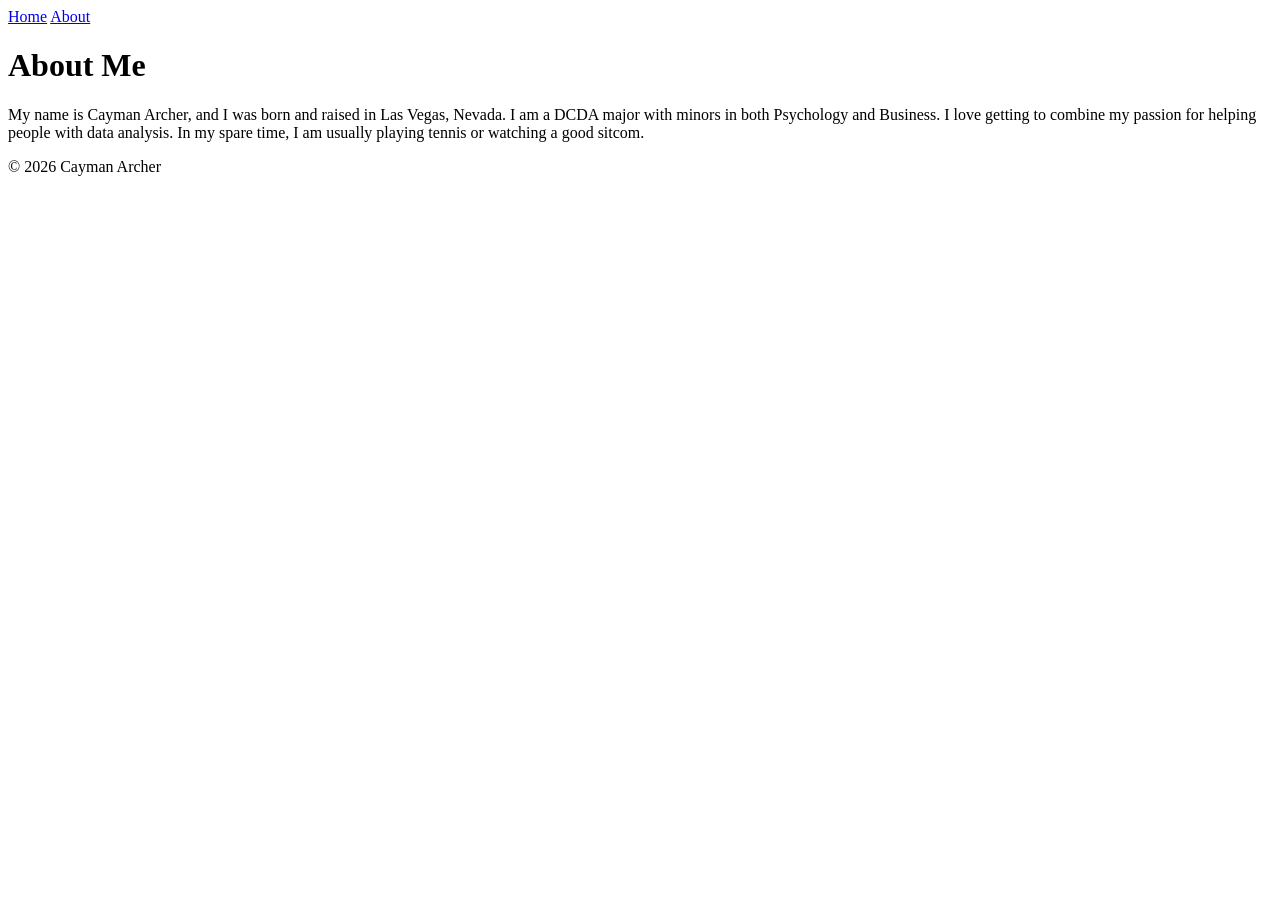
==== about.html @ 55677138 "Update index.html made a small change to footer and added about me" ====
<!DOCTYPE html>
<html lang="en">
<head>
    <meta charset="UTF-8">
    <meta name="viewport" content="width=device-width, initial-scale=1.0">
    <title>About Me</title>
</head>
<body>
    <nav>
        <a href="index.html">Home</a>
        <a href="about.html">About</a>
    </nav>

    <h1>About Me</h1>
<header>
   

 </header>   

 <main>
    <section>
        <p>My name is Cayman Archer, and I was born and raised in Las Vegas, Nevada. I am a DCDA major with minors in both Psychology and Business. I love getting to combine my passion for helping people with data analysis. In my spare time, I am usually playing tennis or watching a good sitcom.</p> 
    </section>

 </main>

 <footer>
    <p>&copy; 2026 Cayman Archer</p>
 </footer>

</body>
</html>
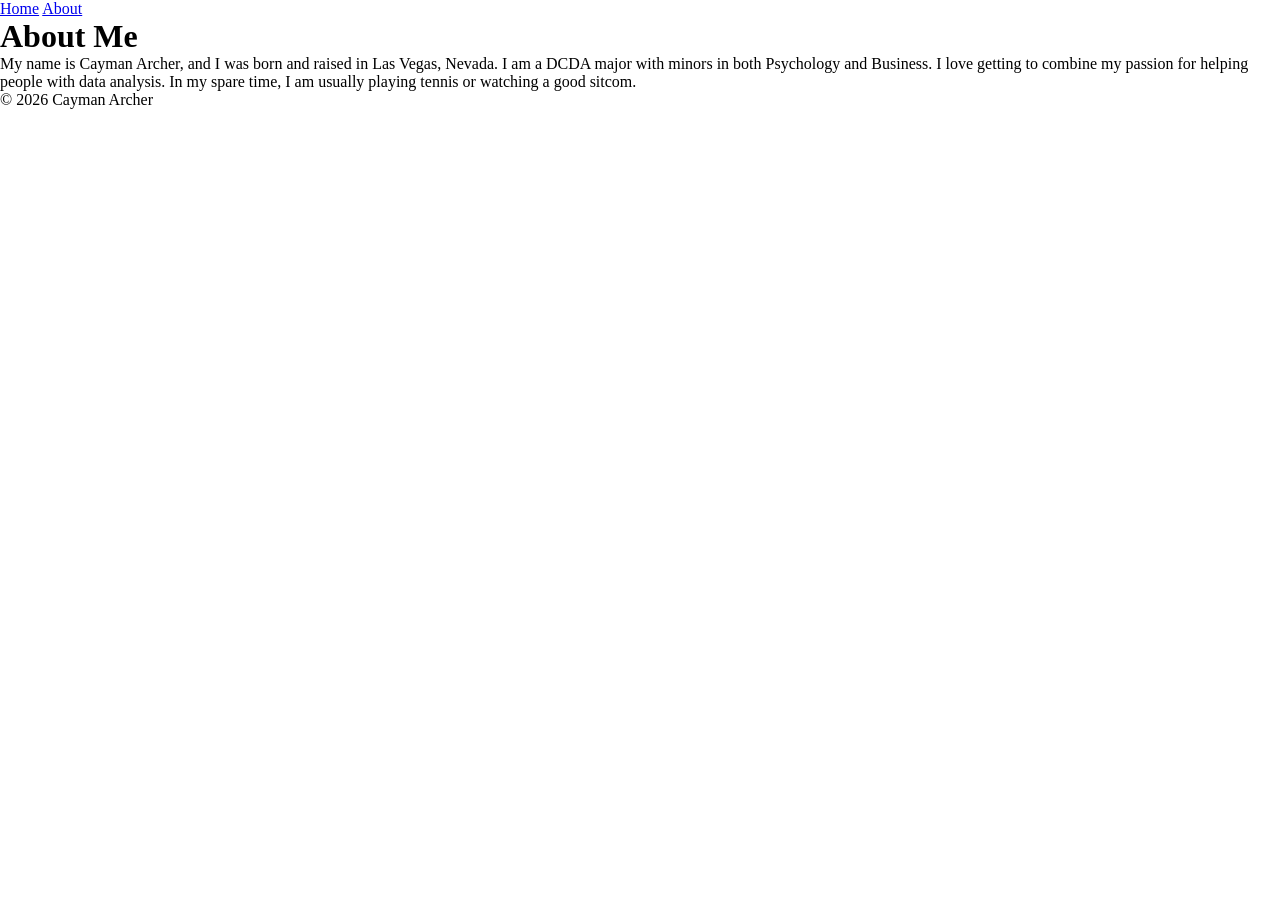
==== commit bd668916: "lab 5" ====
--- a/about.html
+++ b/about.html
@@ -4,6 +4,7 @@
     <meta charset="UTF-8">
     <meta name="viewport" content="width=device-width, initial-scale=1.0">
     <title>About Me</title>
+    <link rel="stylesheet" href="css/styles.css">
 </head>
 <body>
     <nav>
--- a/css/styles.css
+++ b/css/styles.css
@@ -0,0 +1,52 @@
+/* ==========================
+   1. RESET
+   ========================== */
+
+*,
+*::before,
+*::after {
+    box-sizing: border-box;
+    margin: 0;
+    padding: 0;
+}
+
+img {
+    max-width: 100%;
+    height: auto;
+    display: block;
+}
+
+/* ==========================
+   2. DESIGN TOKENS
+   ========================== */
+   :root {
+    /* Color */
+    --color-bg: #fafafa;
+    --color-surface: #ffffff;
+    --color-text: #1f2937;
+    --color-muted: #6b7280;
+    --color-accent: #0369a1;
+    /* Spacing — a modular scale */
+    --space-sm: 0.5rem;
+    --space-md: 1rem;
+    --space-lg: 1.5rem;
+    --space-xl: 2rem;
+    /* Typography */
+    --text-base: 1rem;
+    --text-h3: 1.25rem;
+    --text-h2: 1.5rem;
+    --text-h1: 2.25rem;
+    --leading-body: 1.6;
+    --leading-heading: 1.2;
+    /* Layout */
+    --page-width: 64rem;
+    --reading-width: 70ch;
+}
+
+/* ==========================
+   3. BASE ELEMENT STYLES
+   ========================== */
+
+/* ==========================
+   4. LAYOUT
+   ========================== */
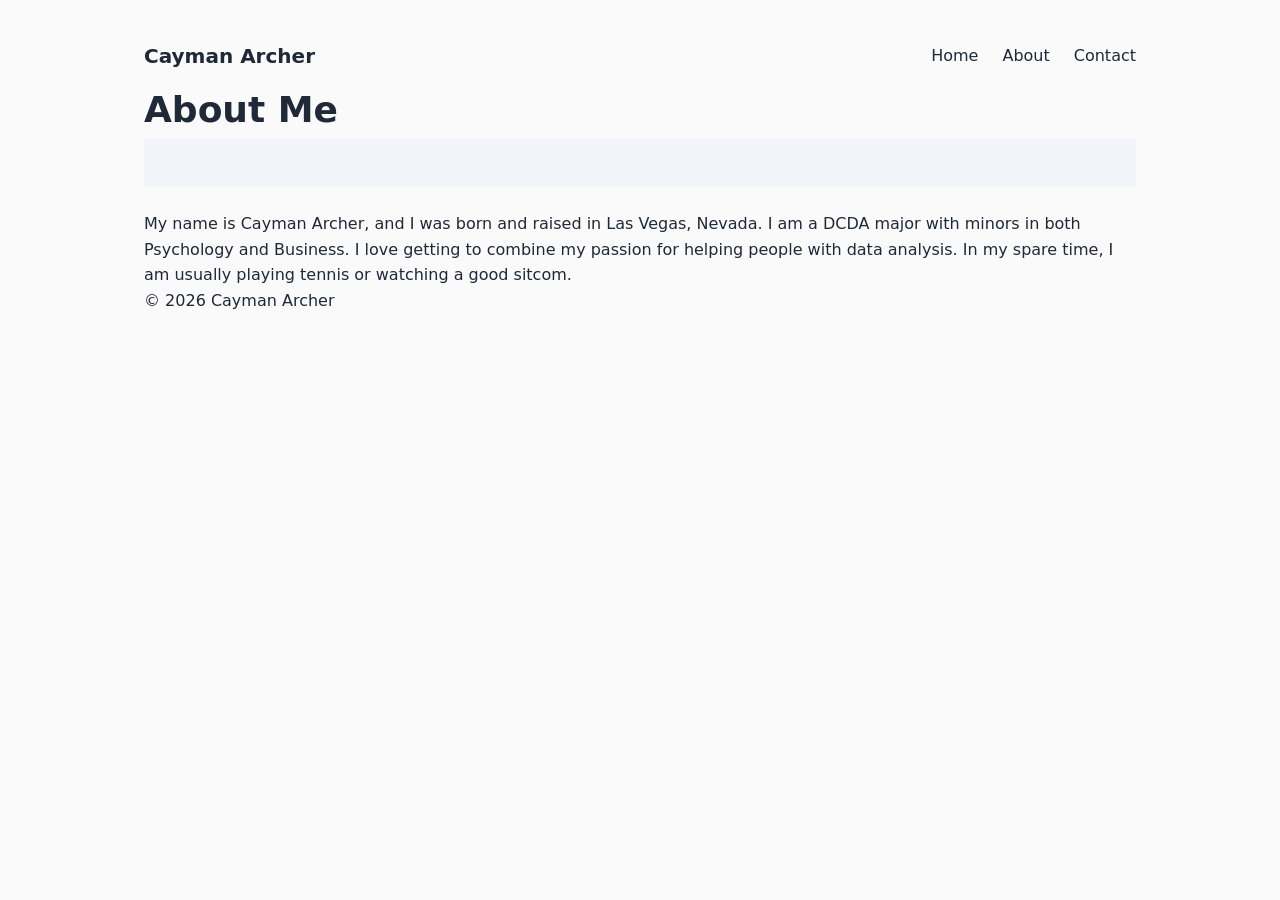
==== commit 99fb00e6: "lab 7" ====
--- a/about.html
+++ b/about.html
@@ -7,9 +7,13 @@
     <link rel="stylesheet" href="css/styles.css">
 </head>
 <body>
-    <nav>
-        <a href="index.html">Home</a>
-        <a href="about.html">About</a>
+     <nav class="nav-container">
+        <a href="index.html" class="logo">Cayman Archer</a>
+        <div class="nav-links">
+            <a href="index.html">Home</a>
+            <a href="about.html">About</a>
+            <a href="index.html#contact">Contact</a>
+        </div>
     </nav>
 
     <h1>About Me</h1>
@@ -23,6 +27,8 @@
         <p>My name is Cayman Archer, and I was born and raised in Las Vegas, Nevada. I am a DCDA major with minors in both Psychology and Business. I love getting to combine my passion for helping people with data analysis. In my spare time, I am usually playing tennis or watching a good sitcom.</p> 
     </section>
 
+</section>
+
  </main>
 
  <footer>
--- a/css/styles.css
+++ b/css/styles.css
@@ -22,15 +22,16 @@
    :root {
     /* Color */
     --color-bg: #fafafa;
-    --color-surface: #ffffff;
     --color-text: #1f2937;
-    --color-muted: #6b7280;
     --color-accent: #0369a1;
+    --color-surface-alt: #f1f5f9;
+    --color-border: #e5e7eb;
+    --shadow-sm: 0 2px 4px rgba(0, 0, 0, 0.1);
     /* Spacing — a modular scale */
     --space-sm: 0.5rem;
     --space-md: 1rem;
     --space-lg: 1.5rem;
-    --space-xl: 2rem;
+    --radius-md: 8px;
     /* Typography */
     --text-base: 1rem;
     --text-h3: 1.25rem;
@@ -38,15 +39,120 @@
     --text-h1: 2.25rem;
     --leading-body: 1.6;
     --leading-heading: 1.2;
+    --font-stack: system-ui, 'Segoe UI', Tahoma, sans-serif;
     /* Layout */
     --page-width: 64rem;
-    --reading-width: 70ch;
 }
 
 /* ==========================
    3. BASE ELEMENT STYLES
    ========================== */
+   body {
+    background-color: var(--color-bg);
+    color: var(--color-text);
+    font-size: var(--text-base);
+    line-height: var(--leading-body);
+    font-family: var(--font-stack);
+    /* ...existing Lab 05 declarations... */
+}
+
+h1 { font-size: var(--text-h1); line-height: var(--leading-heading); }
+h2 { font-size: var(--text-h2); line-height: var(--leading-heading); }
+h3 { font-size: var(--text-h3); line-height: var(--leading-heading); }
+
+h1, h2, h3 { margin-bottom: var(--space-sm); }
+p { margin-bottom: var(--space-md); }
+p:last-child { margin-bottom: 0; }
+
+a { color: var(--color-accent); }
 
 /* ==========================
    4. LAYOUT
-   ========================== */+   ========================== */
+   body {
+    max-width: var(--page-width);
+    margin: 0 auto;
+    padding: var(--space-lg) var(--space-md);
+}
+    header {
+        display: flex;
+        align-items: center;
+        gap: var(--space-lg);
+        padding: var(--space-lg);
+        background-color: var(--color-surface-alt);
+        margin-bottom: var(--space-lg);
+        flex-wrap: wrap;
+    }
+    .header-text { flex: 1; min-width: 16rem; }
+.header-pic {
+    flex: 1;
+    background-color: var(--color-surface);
+    min-height: 18rem;
+    border-radius: var(--radius-md);
+    display: flex;
+    align-items: center;
+    justify-content: center;
+    color: var(--color-muted);
+    min-width: 16rem;
+}
+nav {
+    padding: var(--space-md) 0;
+}
+nav a {
+    color: var(--color-text);
+    text-decoration: none;
+}
+nav a:hover { color: var(--color-accent); }
+
+.nav-container {
+    display: flex;
+    justify-content: space-between;
+    align-items: center;
+    flex-wrap: wrap;
+    gap: var(--space-md);
+}
+.nav-links { display: flex; gap: var(--space-lg); }
+.logo {
+    font-size: var(--text-h3);
+    font-weight: bold;
+    color: var(--color-text);
+    text-decoration: none;
+}
+
+section { margin-bottom: var(--space-xl); }
+.skills-grid {
+    list-style: none;
+    display: flex;
+    flex-wrap: wrap;
+    gap: var(--space-md);
+}
+.skill-card {
+    flex: 1;
+    min-width: 12rem;
+    padding: var(--space-md);
+    background-color: var(--color-surface-alt);
+    border-radius: var(--radius-md);
+}
+.about {
+    display: flex;
+    flex-wrap: wrap;
+    align-items: center;
+    gap: var(--space-lg);
+}
+.about-image { flex: 1; min-width: 16rem; }
+.about-image img { width: 100%; border-radius: var(--radius-md); }
+.about-text { flex: 2; min-width: 16rem; max-width: var(--reading-width); }
+
+.project-list {
+    list-style: none;
+    display: flex;
+    flex-direction: column;
+    gap: var(--space-lg);
+}
+.project-card {
+    padding: var(--space-lg);
+    background-color: var(--color-surface);
+    border: 1px solid var(--color-border);
+    border-radius: var(--radius-md);
+    box-shadow: var(--shadow-sm);
+}
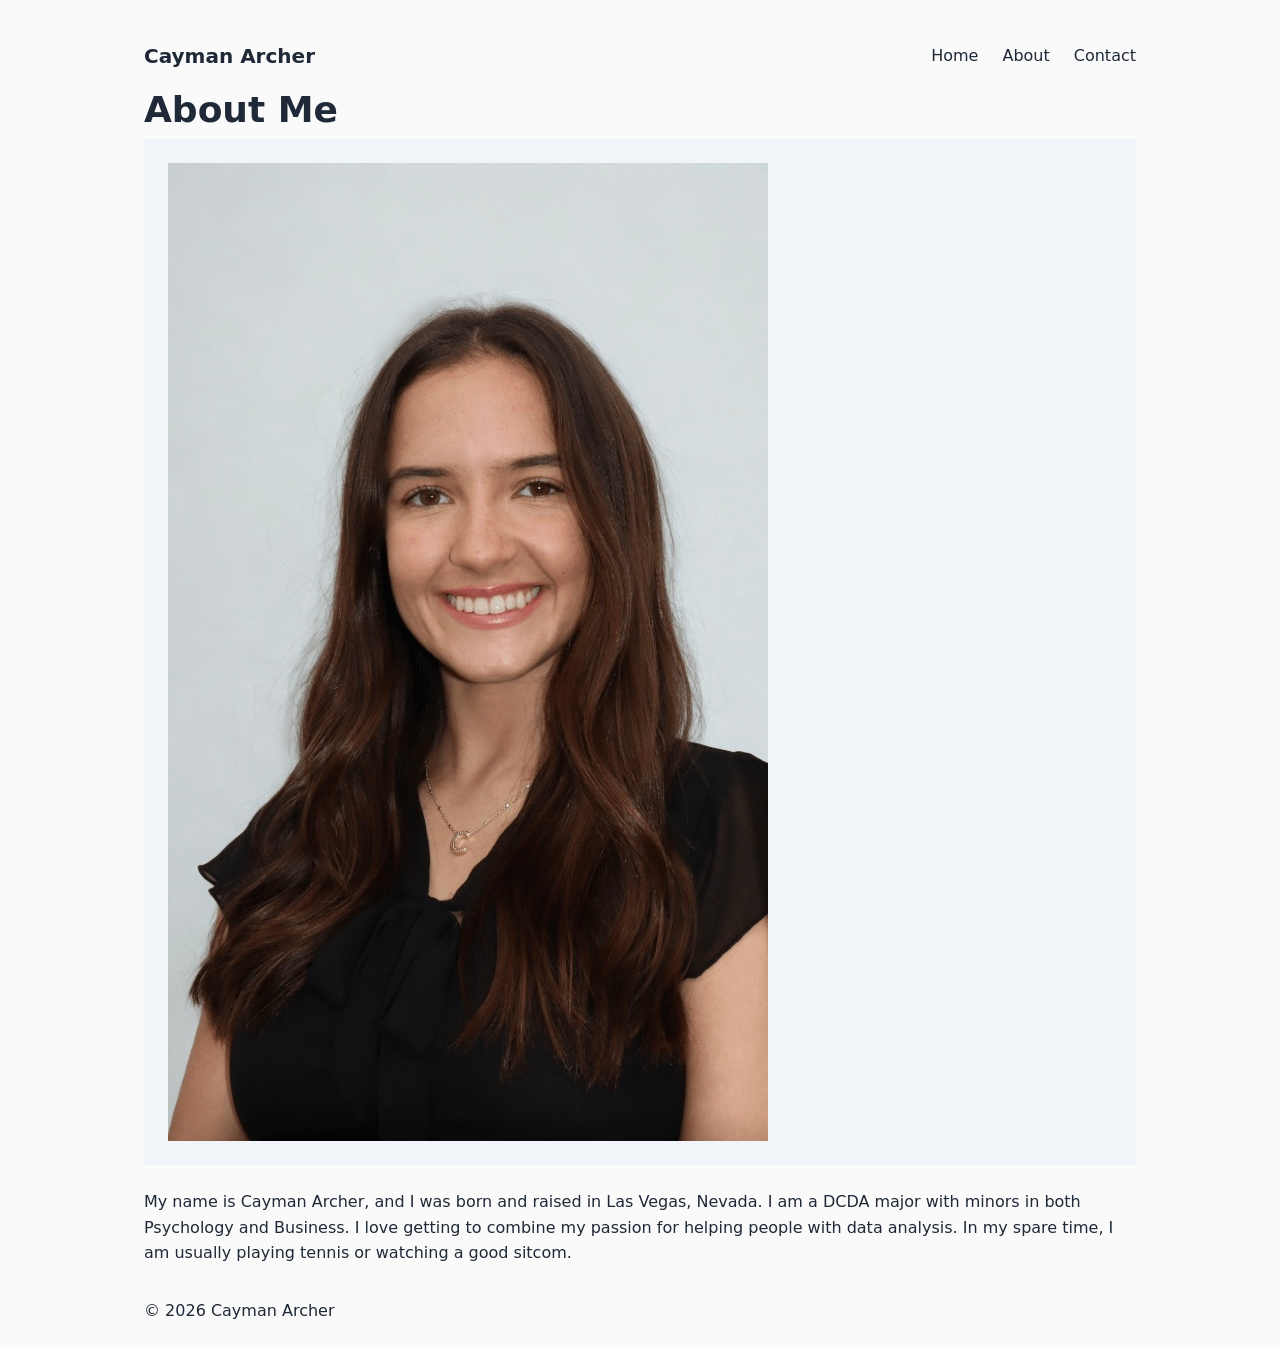
==== commit ac78a6fc: "sept 9" ====
--- a/about.html
+++ b/about.html
@@ -18,16 +18,18 @@
 
     <h1>About Me</h1>
 <header>
-   
+<div>
+    <div class="header-pic">
+    <img src="images/CaymanArcher.jpg" alt="Portrait of Cayman Archer"
+</div>
+</header>
 
- </header>   
 
  <main>
+
     <section>
         <p>My name is Cayman Archer, and I was born and raised in Las Vegas, Nevada. I am a DCDA major with minors in both Psychology and Business. I love getting to combine my passion for helping people with data analysis. In my spare time, I am usually playing tennis or watching a good sitcom.</p> 
     </section>
-
-</section>
 
  </main>
 
--- a/css/styles.css
+++ b/css/styles.css
@@ -22,7 +22,9 @@
    :root {
     /* Color */
     --color-bg: #fafafa;
+    --color-surface: #ffffff;
     --color-text: #1f2937;
+    --color-muted: #6b7280;
     --color-accent: #0369a1;
     --color-surface-alt: #f1f5f9;
     --color-border: #e5e7eb;
@@ -32,6 +34,7 @@
     --space-md: 1rem;
     --space-lg: 1.5rem;
     --radius-md: 8px;
+    --space-xl: 2rem;
     /* Typography */
     --text-base: 1rem;
     --text-h3: 1.25rem;
@@ -42,6 +45,7 @@
     --font-stack: system-ui, 'Segoe UI', Tahoma, sans-serif;
     /* Layout */
     --page-width: 64rem;
+    --reading-width: 70ch;
 }
 
 /* ==========================
@@ -65,6 +69,7 @@
 p:last-child { margin-bottom: 0; }
 
 a { color: var(--color-accent); }
+ul { padding-left: var(--space-lg);}
 
 /* ==========================
    4. LAYOUT
@@ -119,7 +124,7 @@
     text-decoration: none;
 }
 
-section { margin-bottom: var(--space-xl); }
+section, aside { margin-bottom: var(--space-xl); }
 .skills-grid {
     list-style: none;
     display: flex;
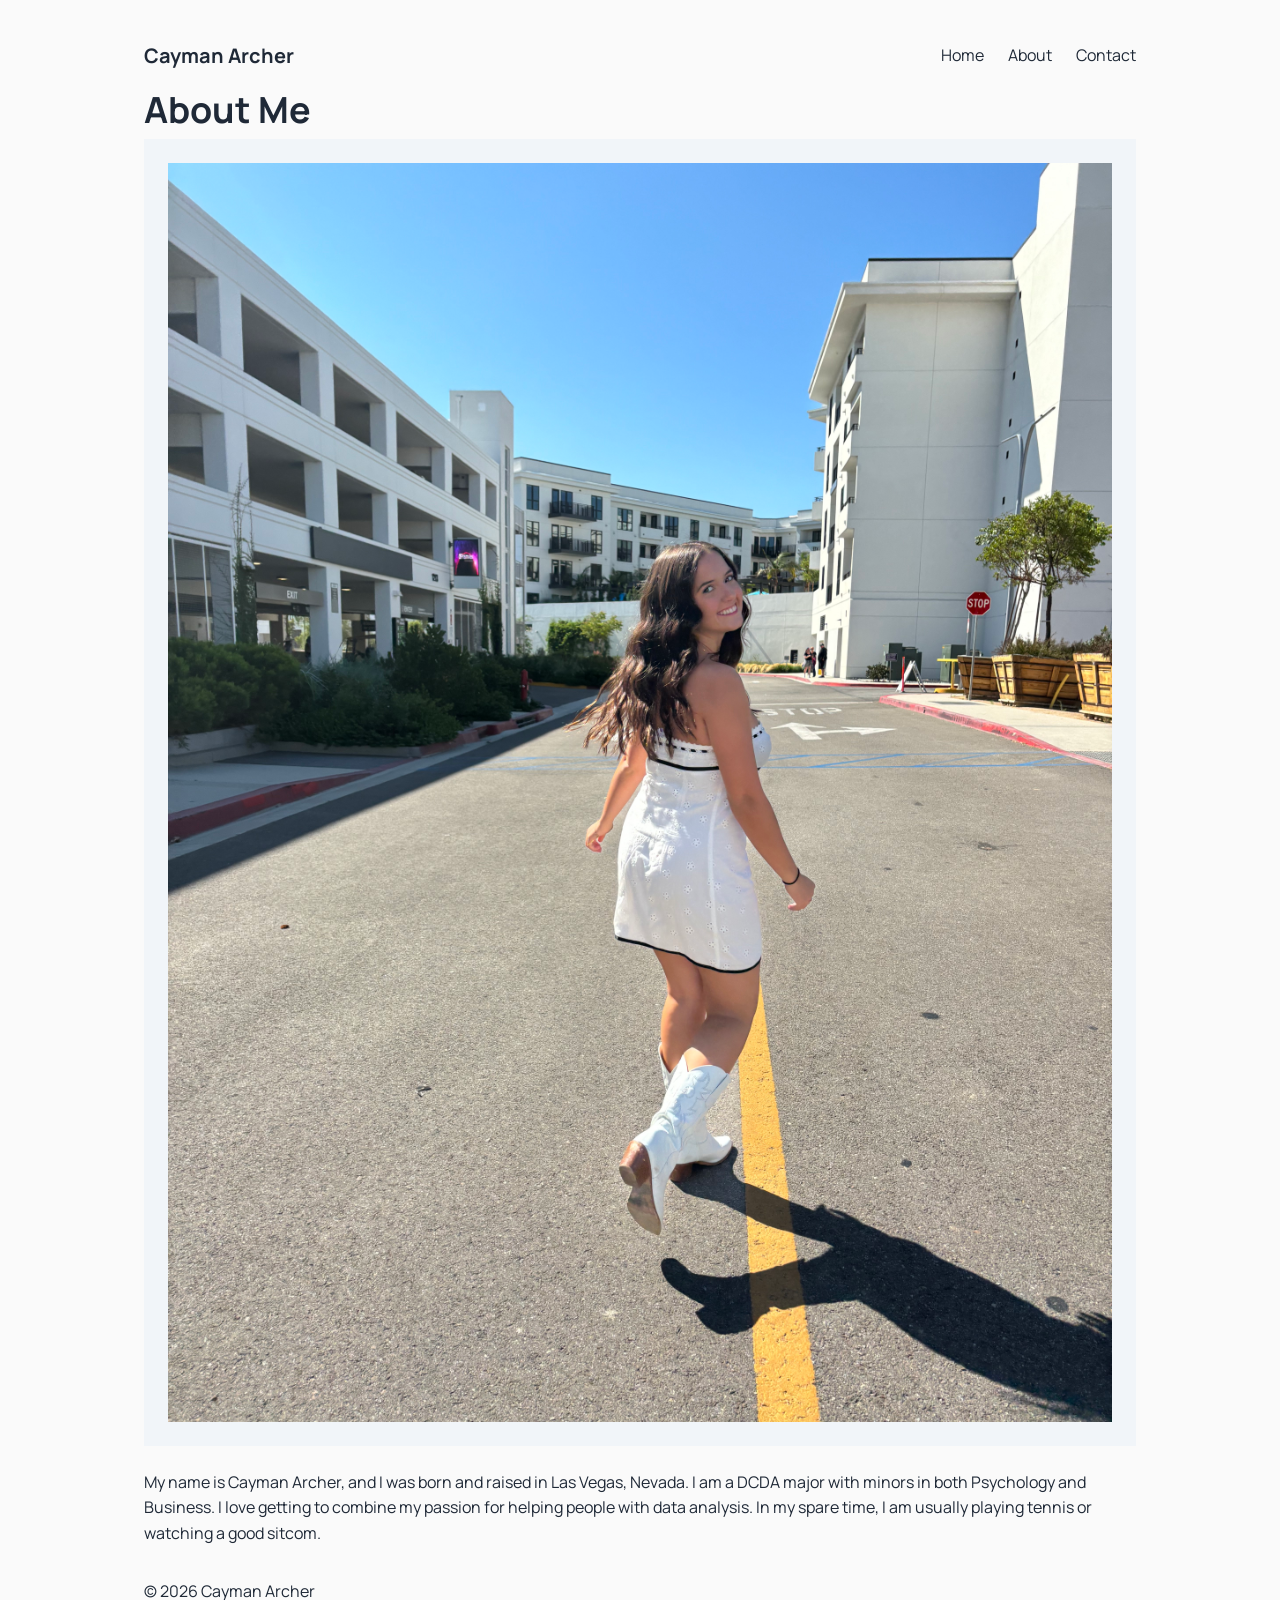
==== commit 95175ad2: "updates 9-11" ====
--- a/about.html
+++ b/about.html
@@ -20,7 +20,7 @@
 <header>
 <div>
     <div class="header-pic">
-    <img src="images/CaymanArcher.jpg" alt="Portrait of Cayman Archer"
+    <img src="images/cayman.jpeg" alt="Portrait of Cayman Archer"
 </div>
 </header>
 
--- a/css/styles.css
+++ b/css/styles.css
@@ -1,3 +1,5 @@
+@import url('https://fonts.googleapis.com/css2?family=Manrope:wght@200..800&display=swap');
+
 /* ==========================
    1. RESET
    ========================== */
@@ -25,7 +27,7 @@
     --color-surface: #ffffff;
     --color-text: #1f2937;
     --color-muted: #6b7280;
-    --color-accent: #0369a1;
+    --color-accent: #46739B;
     --color-surface-alt: #f1f5f9;
     --color-border: #e5e7eb;
     --shadow-sm: 0 2px 4px rgba(0, 0, 0, 0.1);
@@ -42,7 +44,12 @@
     --text-h1: 2.25rem;
     --leading-body: 1.6;
     --leading-heading: 1.2;
-    --font-stack: system-ui, 'Segoe UI', Tahoma, sans-serif;
+    --font-stack: 'Manrope', sans-serif;
+    --font-serif: 'Manrope', Georgia, serif; 
+    h1, h2, h3 {
+    font-family: var(--font-serif);
+    line-height: var(--leading-heading);
+}
     /* Layout */
     --page-width: 64rem;
     --reading-width: 70ch;
@@ -71,8 +78,17 @@
 a { color: var(--color-accent); }
 ul { padding-left: var(--space-lg);}
 
+a:focus-visible {
+    outline: 2px solid var(--color-accent);
+    outline-offset: 2px;
+}
+
 /* ==========================
    4. LAYOUT
+   Breakpoints used in this file:
+     768px  — tablet and larger
+   (CSS variables cannot be used inside @media conditions,
+    so breakpoints are documented here instead of tokenized.)
    ========================== */
    body {
     max-width: var(--page-width);
@@ -106,6 +122,7 @@
 nav a {
     color: var(--color-text);
     text-decoration: none;
+    transition: color 0.2s;
 }
 nav a:hover { color: var(--color-accent); }
 
@@ -127,13 +144,12 @@
 section, aside { margin-bottom: var(--space-xl); }
 .skills-grid {
     list-style: none;
-    display: flex;
-    flex-wrap: wrap;
+    padding-left: 0;
+    display: grid;
+    grid-template-columns: repeat(auto-fit, minmax(12rem, 1fr));
     gap: var(--space-md);
 }
 .skill-card {
-    flex: 1;
-    min-width: 12rem;
     padding: var(--space-md);
     background-color: var(--color-surface-alt);
     border-radius: var(--radius-md);
@@ -150,9 +166,14 @@
 
 .project-list {
     list-style: none;
-    display: flex;
-    flex-direction: column;
+    padding-left: 0;
+    display: grid;
+    grid-template-columns: 1fr;
     gap: var(--space-lg);
+}
+@media (min-width: 768px) {
+    .project-list { grid-template-columns: 1fr 1fr; }
+    .project-card.featured { grid-column: span 2; }
 }
 .project-card {
     padding: var(--space-lg);
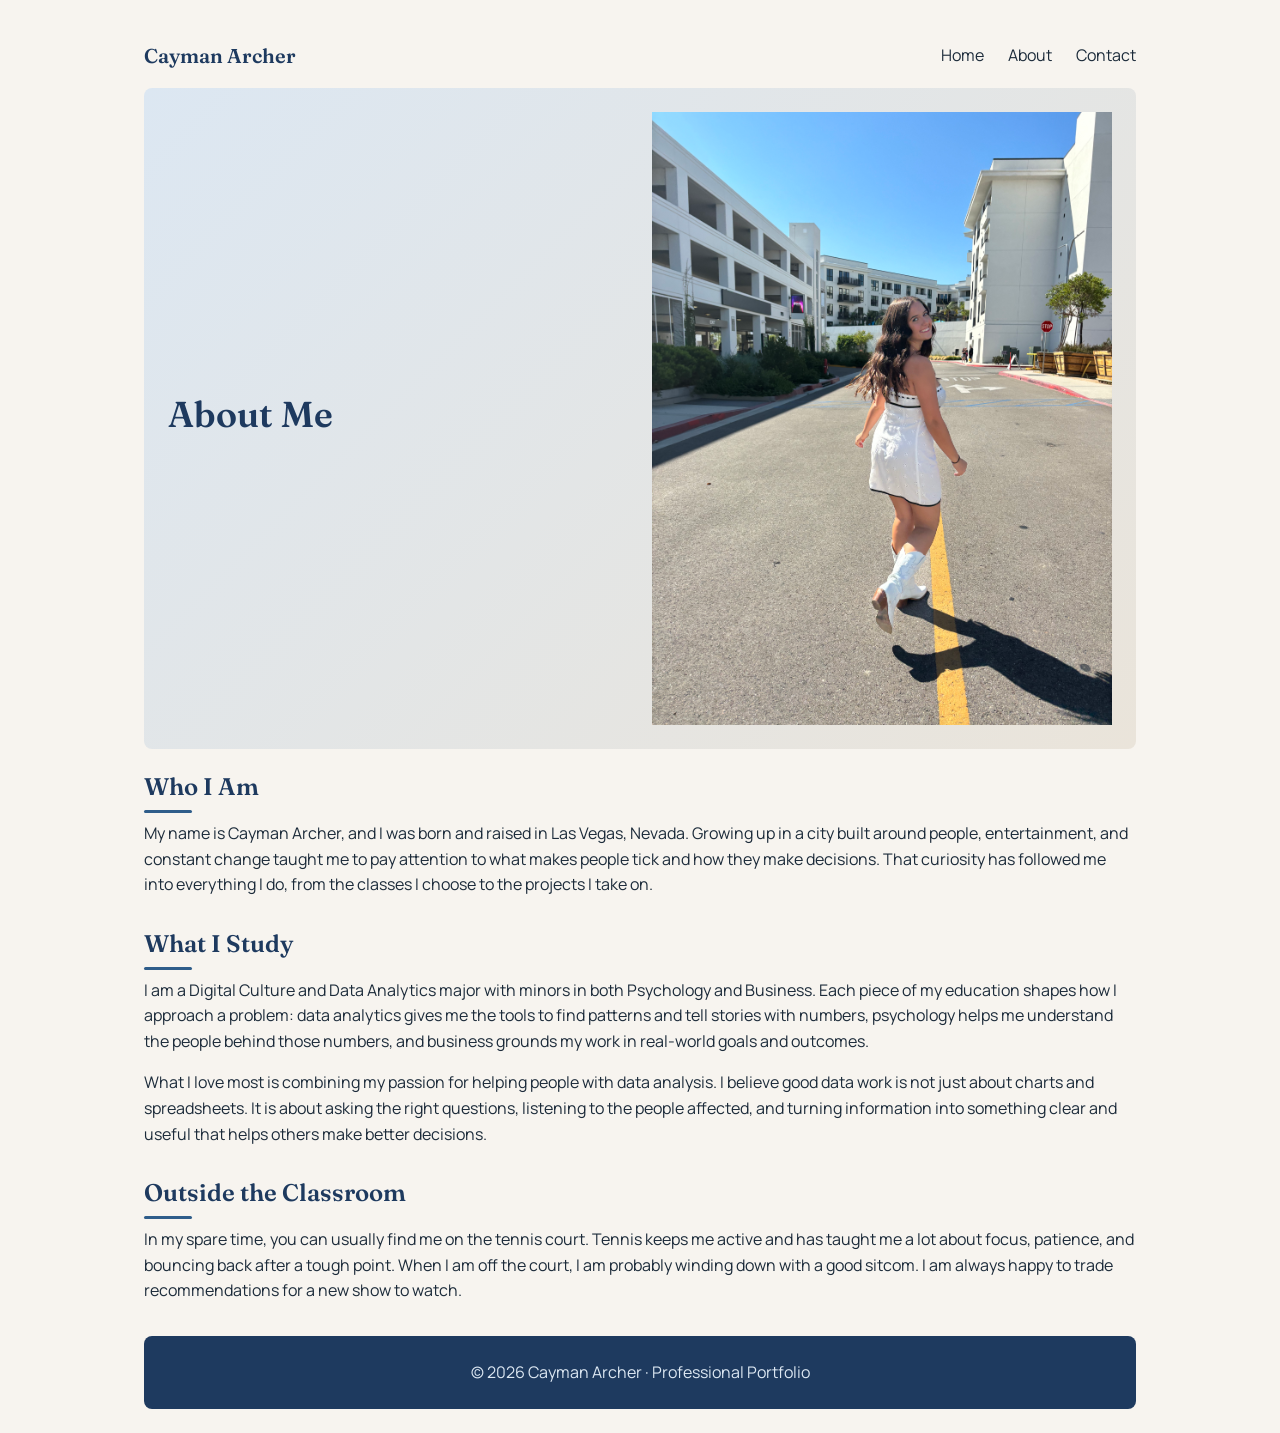
==== commit ae0f7418: "links & images & text updates" ====
--- a/about.html
+++ b/about.html
@@ -16,25 +16,38 @@
         </div>
     </nav>
 
-    <h1>About Me</h1>
-<header>
-<div>
-    <div class="header-pic">
-    <img src="images/cayman.jpeg" alt="Portrait of Cayman Archer"
-</div>
-</header>
+    <header>
+        <div class="header-text">
+            <h1>About Me</h1>
+        </div>
+        <div class="header-pic">
+            <img src="images/cayman.jpeg" alt="Portrait of Cayman Archer walking to a country concert.">
+        </div>
+    </header>
 
 
  <main>
 
     <section>
-        <p>My name is Cayman Archer, and I was born and raised in Las Vegas, Nevada. I am a DCDA major with minors in both Psychology and Business. I love getting to combine my passion for helping people with data analysis. In my spare time, I am usually playing tennis or watching a good sitcom.</p> 
+        <h2>Who I Am</h2>
+        <p>My name is Cayman Archer, and I was born and raised in Las Vegas, Nevada. Growing up in a city built around people, entertainment, and constant change taught me to pay attention to what makes people tick and how they make decisions. That curiosity has followed me into everything I do, from the classes I choose to the projects I take on.</p>
+    </section>
+
+    <section>
+        <h2>What I Study</h2>
+        <p>I am a Digital Culture and Data Analytics major with minors in both Psychology and Business. Each piece of my education shapes how I approach a problem: data analytics gives me the tools to find patterns and tell stories with numbers, psychology helps me understand the people behind those numbers, and business grounds my work in real-world goals and outcomes.</p>
+        <p>What I love most is combining my passion for helping people with data analysis. I believe good data work is not just about charts and spreadsheets. It is about asking the right questions, listening to the people affected, and turning information into something clear and useful that helps others make better decisions.</p>
+    </section>
+
+    <section>
+        <h2>Outside the Classroom</h2>
+        <p>In my spare time, you can usually find me on the tennis court. Tennis keeps me active and has taught me a lot about focus, patience, and bouncing back after a tough point. When I am off the court, I am probably winding down with a good sitcom. I am always happy to trade recommendations for a new show to watch.</p>
     </section>
 
  </main>
 
  <footer>
-    <p>&copy; 2026 Cayman Archer</p>
+    <p>&copy; 2026 Cayman Archer &middot; Professional Portfolio</p>
  </footer>
 
 </body>
--- a/css/styles.css
+++ b/css/styles.css
@@ -1,4 +1,4 @@
-@import url('https://fonts.googleapis.com/css2?family=Manrope:wght@200..800&display=swap');
+@import url('https://fonts.googleapis.com/css2?family=Fraunces:opsz,wght@9..144,400..700&family=Manrope:wght@200..800&display=swap');
 
 /* ==========================
    1. RESET
@@ -23,13 +23,15 @@
    ========================== */
    :root {
     /* Color */
-    --color-bg: #fafafa;
+    --color-bg: #f7f4ef;          /* warm sand */
     --color-surface: #ffffff;
-    --color-text: #1f2937;
+    --color-text: #1c2b3a;        /* deep navy */
     --color-muted: #6b7280;
-    --color-accent: #46739B;
-    --color-surface-alt: #f1f5f9;
-    --color-border: #e5e7eb;
+    --color-accent: #2f5d8a;      /* ocean blue */
+    --color-accent-dark: #1e3a5f; /* navy */
+    --color-accent-soft: #dce7f2; /* pale blue */
+    --color-surface-alt: #eae4da; /* stone */
+    --color-border: #e2dbd0;
     --shadow-sm: 0 2px 4px rgba(0, 0, 0, 0.1);
     /* Spacing — a modular scale */
     --space-sm: 0.5rem;
@@ -45,11 +47,7 @@
     --leading-body: 1.6;
     --leading-heading: 1.2;
     --font-stack: 'Manrope', sans-serif;
-    --font-serif: 'Manrope', Georgia, serif; 
-    h1, h2, h3 {
-    font-family: var(--font-serif);
-    line-height: var(--leading-heading);
-}
+    --font-heading: 'Fraunces', Georgia, serif;
     /* Layout */
     --page-width: 64rem;
     --reading-width: 70ch;
@@ -67,11 +65,26 @@
     /* ...existing Lab 05 declarations... */
 }
 
+h1, h2, h3, .logo {
+    font-family: var(--font-heading);
+    font-weight: 600;
+    color: var(--color-accent-dark);
+}
 h1 { font-size: var(--text-h1); line-height: var(--leading-heading); }
 h2 { font-size: var(--text-h2); line-height: var(--leading-heading); }
 h3 { font-size: var(--text-h3); line-height: var(--leading-heading); }
 
 h1, h2, h3 { margin-bottom: var(--space-sm); }
+section > h2::after,
+aside > h2::after {
+    content: "";
+    display: block;
+    width: 3rem;
+    height: 3px;
+    margin-top: var(--space-sm);
+    background-color: var(--color-accent);
+    border-radius: 2px;
+}
 p { margin-bottom: var(--space-md); }
 p:last-child { margin-bottom: 0; }
 
@@ -100,7 +113,8 @@
         align-items: center;
         gap: var(--space-lg);
         padding: var(--space-lg);
-        background-color: var(--color-surface-alt);
+        background: linear-gradient(135deg, var(--color-accent-soft), var(--color-surface-alt));
+        border-radius: var(--radius-md);
         margin-bottom: var(--space-lg);
         flex-wrap: wrap;
     }
@@ -136,8 +150,6 @@
 .nav-links { display: flex; gap: var(--space-lg); }
 .logo {
     font-size: var(--text-h3);
-    font-weight: bold;
-    color: var(--color-text);
     text-decoration: none;
 }
 
@@ -151,7 +163,8 @@
 }
 .skill-card {
     padding: var(--space-md);
-    background-color: var(--color-surface-alt);
+    background-color: var(--color-accent-soft);
+    border-left: 4px solid var(--color-accent);
     border-radius: var(--radius-md);
 }
 .about {
@@ -182,3 +195,50 @@
     border-radius: var(--radius-md);
     box-shadow: var(--shadow-sm);
 }
+.skill-card,
+.project-card {
+    transition: transform 0.2s ease, box-shadow 0.2s ease;
+}
+.skill-card:hover,
+.project-card:hover {
+    transform: translateY(-4px);
+    box-shadow: 0 8px 20px rgba(0, 0, 0, 0.12);
+}
+@media (prefers-reduced-motion: reduce) {
+    .skill-card,
+    .project-card { transition: none; }
+    .skill-card:hover,
+    .project-card:hover { transform: none; }
+}
+.project-card img {
+    width: 100%;
+    aspect-ratio: 16 / 10;
+    object-fit: cover;
+    object-position: top;
+    border-radius: var(--radius-md);
+    border: 1px solid var(--color-border);
+    margin-bottom: var(--space-md);
+}
+.project-link {
+    display: inline-block;
+    margin-top: var(--space-md);
+    font-weight: 600;
+    text-decoration: none;
+}
+.project-link:hover { text-decoration: underline; }
+
+.project-card time {
+    color: var(--color-accent);
+    font-size: 0.875rem;
+    font-weight: 600;
+    letter-spacing: 0.02em;
+}
+
+footer {
+    margin-top: var(--space-xl);
+    padding: var(--space-lg);
+    background-color: var(--color-accent-dark);
+    color: var(--color-accent-soft);
+    border-radius: var(--radius-md);
+    text-align: center;
+}
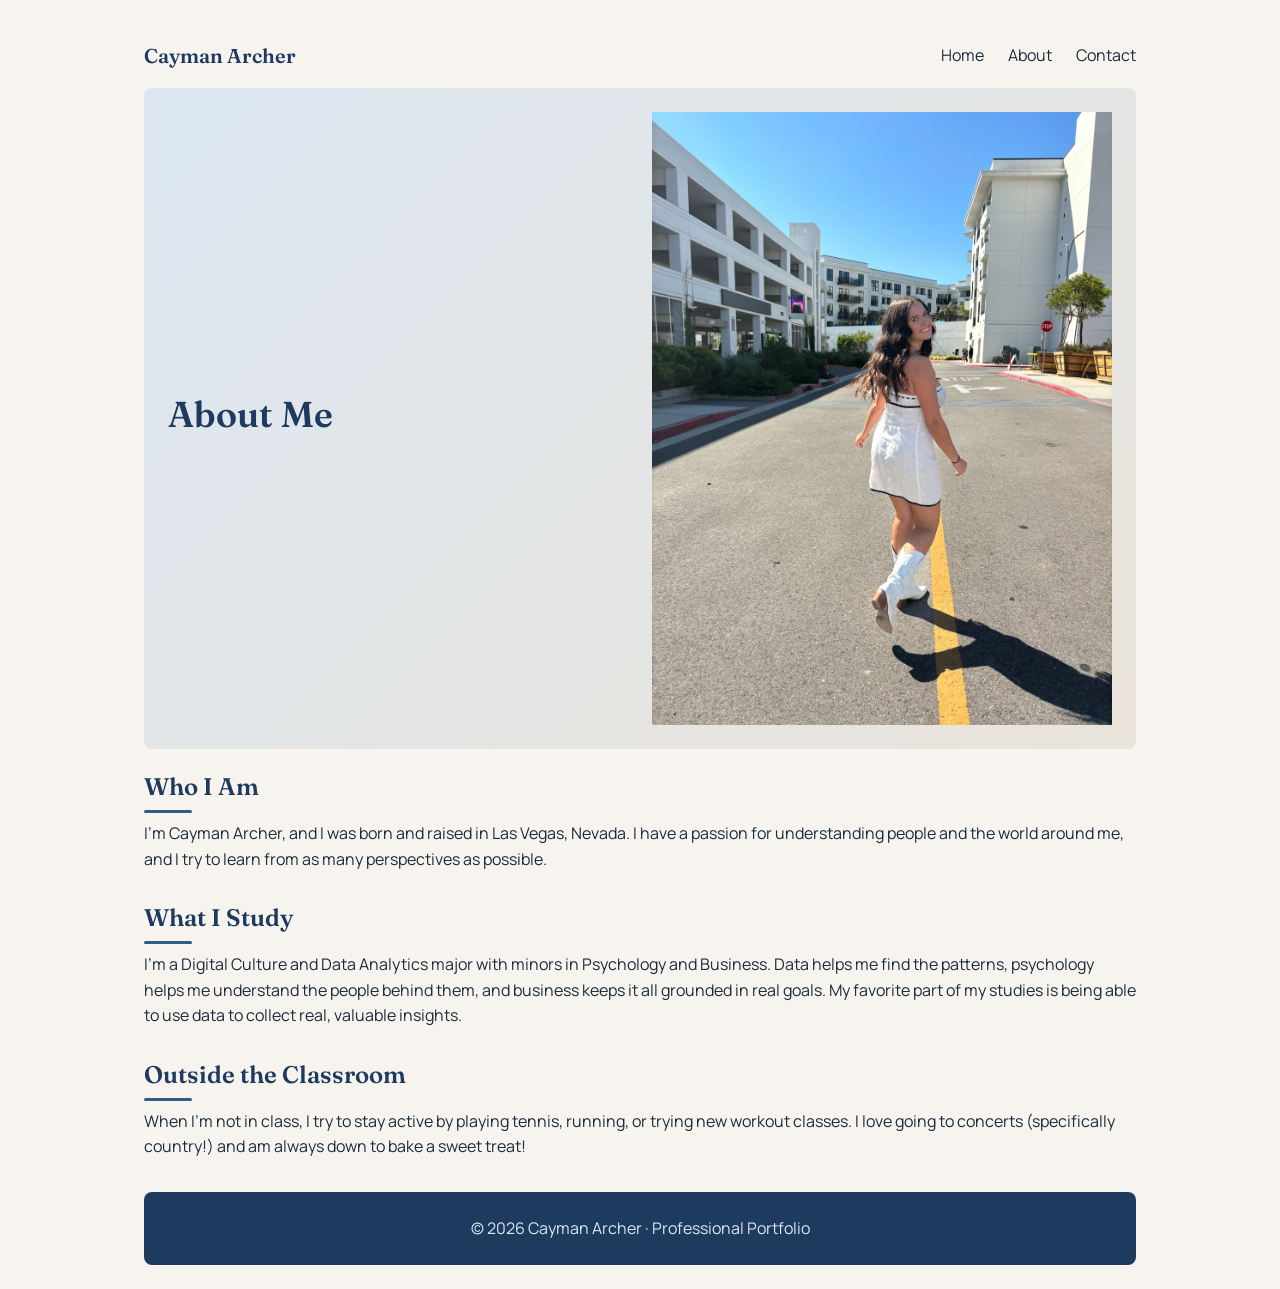
==== commit 2265f098: "text updates" ====
--- a/about.html
+++ b/about.html
@@ -30,18 +30,17 @@
 
     <section>
         <h2>Who I Am</h2>
-        <p>My name is Cayman Archer, and I was born and raised in Las Vegas, Nevada. Growing up in a city built around people, entertainment, and constant change taught me to pay attention to what makes people tick and how they make decisions. That curiosity has followed me into everything I do, from the classes I choose to the projects I take on.</p>
+        <p>I'm Cayman Archer, and I was born and raised in Las Vegas, Nevada. I have a passion for understanding people and the world around me, and I try to learn from as many perspectives as possible.</p>
     </section>
 
     <section>
         <h2>What I Study</h2>
-        <p>I am a Digital Culture and Data Analytics major with minors in both Psychology and Business. Each piece of my education shapes how I approach a problem: data analytics gives me the tools to find patterns and tell stories with numbers, psychology helps me understand the people behind those numbers, and business grounds my work in real-world goals and outcomes.</p>
-        <p>What I love most is combining my passion for helping people with data analysis. I believe good data work is not just about charts and spreadsheets. It is about asking the right questions, listening to the people affected, and turning information into something clear and useful that helps others make better decisions.</p>
+        <p>I'm a Digital Culture and Data Analytics major with minors in Psychology and Business. Data helps me find the patterns, psychology helps me understand the people behind them, and business keeps it all grounded in real goals. My favorite part of my studies is being able to use data to collect real, valuable insights.</p>
     </section>
 
     <section>
         <h2>Outside the Classroom</h2>
-        <p>In my spare time, you can usually find me on the tennis court. Tennis keeps me active and has taught me a lot about focus, patience, and bouncing back after a tough point. When I am off the court, I am probably winding down with a good sitcom. I am always happy to trade recommendations for a new show to watch.</p>
+        <p>When I'm not in class, I try to stay active by playing tennis, running, or trying new workout classes. I love going to concerts (specifically country!) and am always down to bake a sweet treat!</p>
     </section>
 
  </main>
